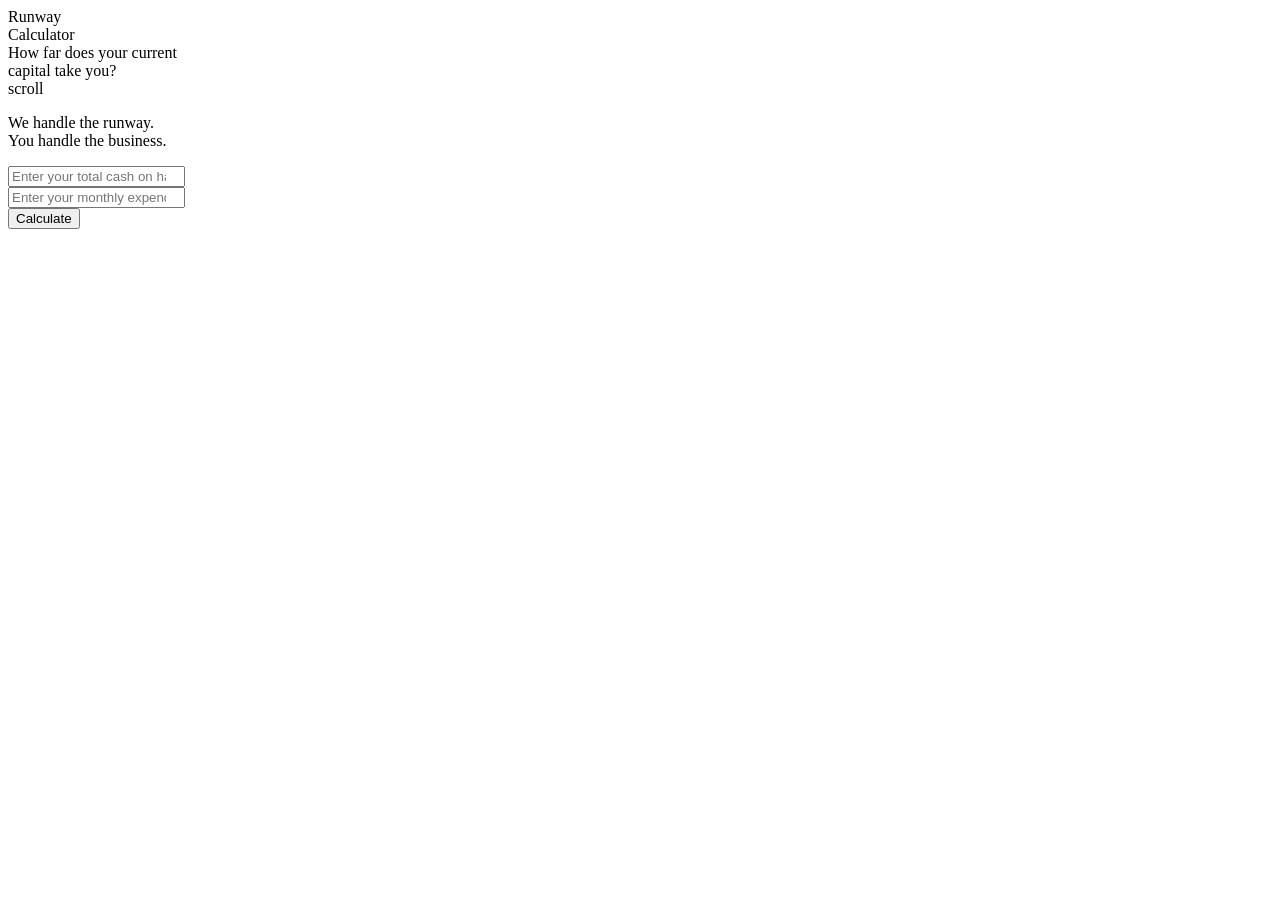
==== index.html @ 576c74f6 "Add HTML & CSS code fr frontpage" ====
<!DOCTYPE html>
<html lang="en">
<head>
  <meta charset="UTF-8" />
  <meta name="viewport" content="width=device-width, initial-scale=1.0" />
  <title>Runway Calculator</title>
  <link href="https://fonts.googleapis.com/css2?family=Cormorant+Garamond:ital,wght@0,300;0,400;1,300;1,400&family=TeX+Gyre+Pagella&display=swap" rel="stylesheet" />
  
</head>
<body>

  <!-- ── SCREEN 1 : Hero ── -->
  <section class="screen screen-hero">
    <div class="aura-1"></div>
    <div class="aura-2"></div>
    <div class="aura-center"></div>

    <div class="hero-content">
      <div class="hero-title">Runway</div>
      <div class="hero-subtitle">Calculator</div>
      <div class="hero-tagline">
        How far does your current<br>capital take you?
      </div>
    </div>

    <div class="scroll-hint">
      <span>scroll</span>
      <div class="scroll-line"></div>
    </div>
  </section>

  <!-- ── SCREEN 2 : Calculator ── -->
  <section class="screen screen-calc">
    <div class="aura-c1"></div>
    <div class="aura-c2"></div>

    <div class="calc-header">
      <p>We handle the runway.<br>You handle the business.</p>
    </div>

    <div class="input-group">
      <input
        type="number"
        id="cash"
        placeholder="Enter your total cash on hand"
        min="0"
      />
    </div>

    <div class="input-group">
      <input
        type="number"
        id="burn"
        placeholder="Enter your monthly expenditure"
        min="0"
      />
    </div>

    <button class="calc-btn">Calculate</button>

  </section>

</body>
</html>
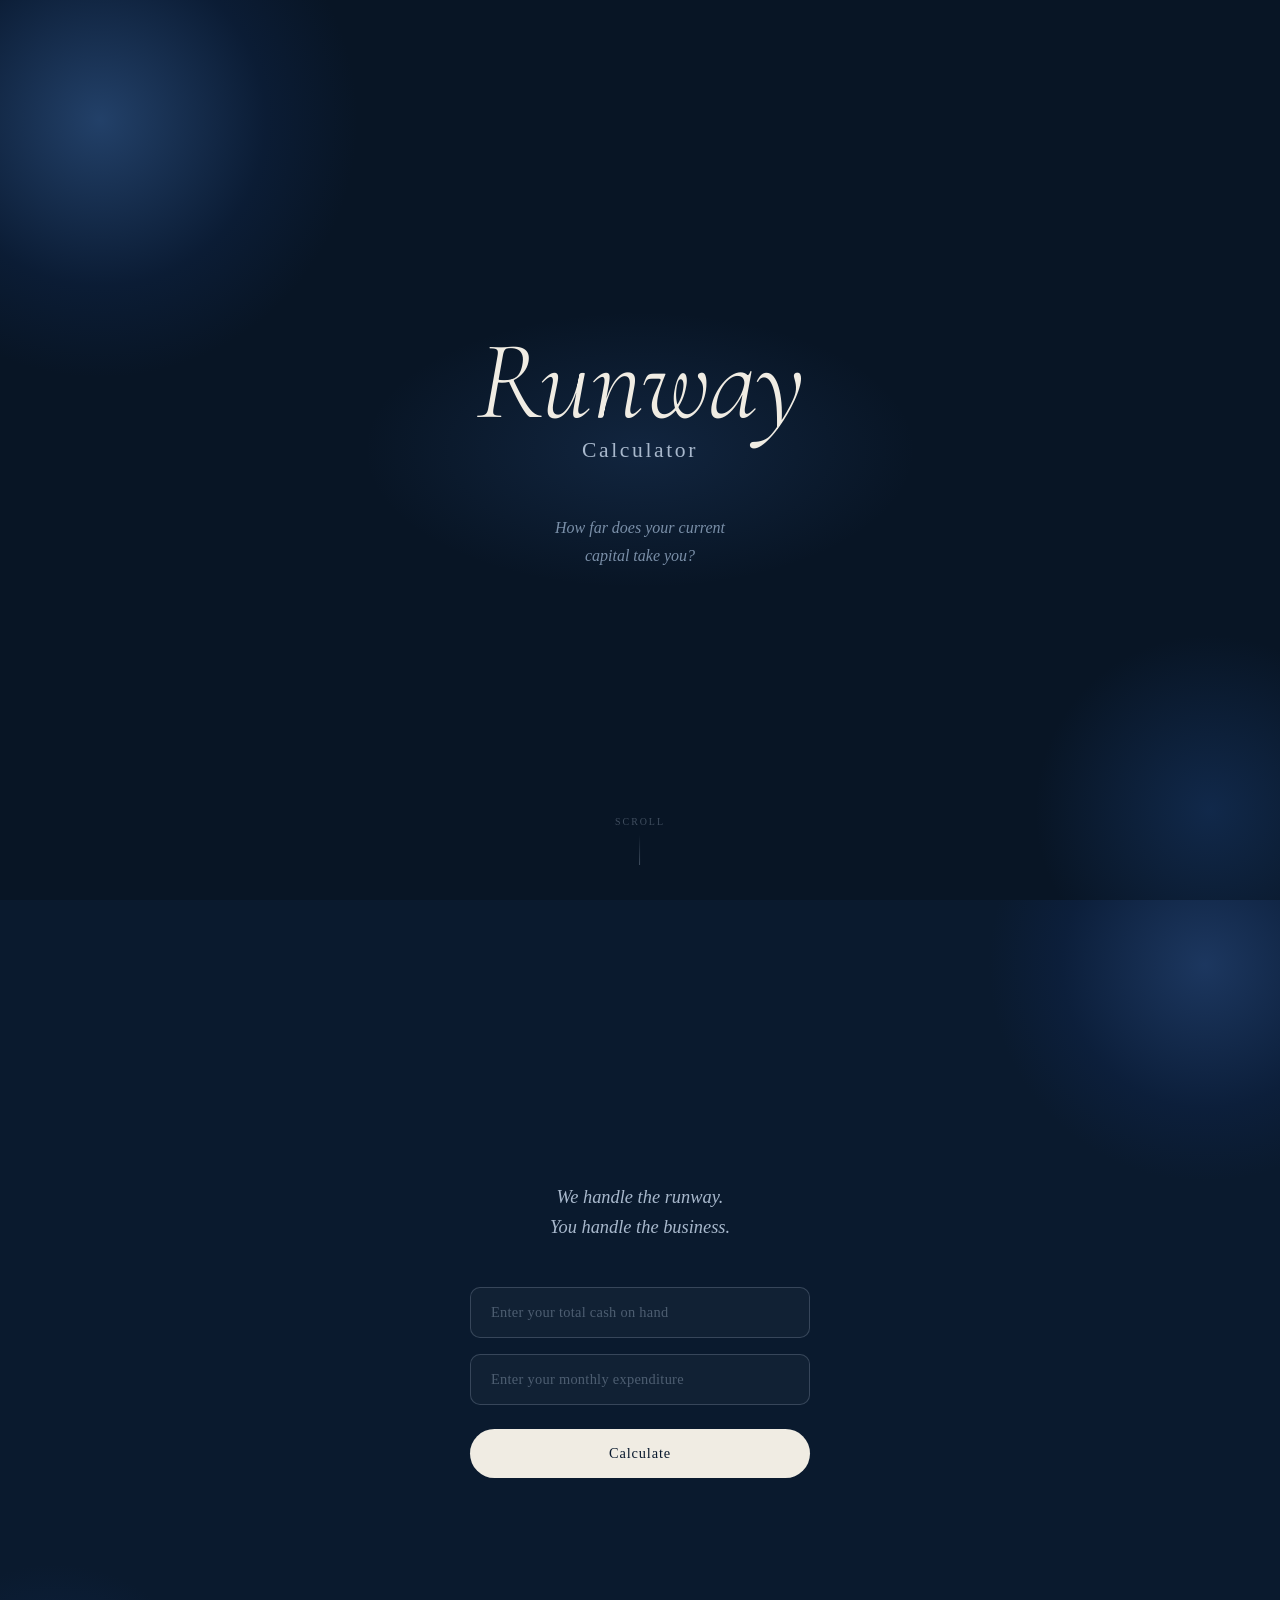
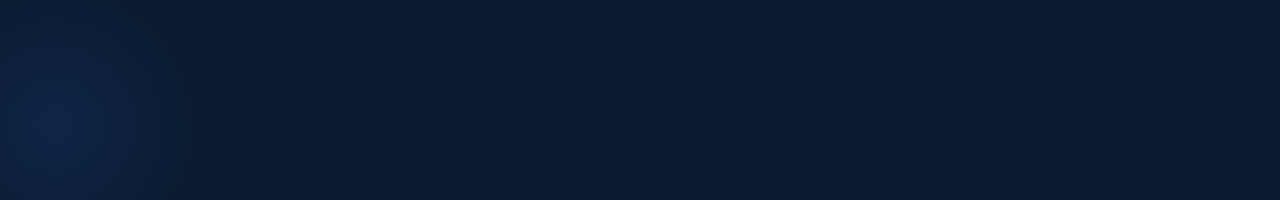
==== commit 17b9c72d: "Link pages to one another" ====
--- a/index.html
+++ b/index.html
@@ -5,6 +5,8 @@
   <meta name="viewport" content="width=device-width, initial-scale=1.0" />
   <title>Runway Calculator</title>
   <link href="https://fonts.googleapis.com/css2?family=Cormorant+Garamond:ital,wght@0,300;0,400;1,300;1,400&family=TeX+Gyre+Pagella&display=swap" rel="stylesheet" />
+    <link href="style.css" rel="stylesheet" />
+
   
 </head>
 <body>
@@ -56,9 +58,56 @@
       />
     </div>
 
-    <button class="calc-btn">Calculate</button>
+    <button class="calc-btn" onclick="calculate()">Calculate</button>
+    <div class="hero-tagline" id="error-msg"></div>
+
 
   </section>
+ <script>
+    function calculate() {
+      const cashEl  = document.getElementById('cash');
+      const burnEl  = document.getElementById('burn');
+      const errorEl = document.getElementById('error-msg');
 
+      const cash = parseFloat(cashEl.value);
+      const burn = parseFloat(burnEl.value);
+
+      errorEl.textContent = '';
+
+      // validation
+      if (!cashEl.value || !burnEl.value) {
+        errorEl.textContent = 'Please fill in both fields.';
+        return;
+      }
+      if (isNaN(cash) || cash < 0) {
+        errorEl.textContent = 'Cash on hand must be a positive number.';
+        return;
+      }
+      if (isNaN(burn) || burn <= 0) {
+        errorEl.textContent = 'Monthly expenditure must be greater than zero.';
+        return;
+      }
+
+      // core formula: Runway (Months) = Total Cash / Monthly Burn
+      const months = Math.floor(cash / burn);
+
+      // build query string so result pages can read the numbers
+      const params = `?months=${months}&cash=${cash}&burn=${burn}`;
+
+      // route to the correct result page based on thresholds
+      if (months >= 6) {
+        window.location.href = 'results/safe.html' + params;
+      } else if (months >= 3) {
+        window.location.href = 'results/borderline.html' + params;
+      } else {
+        window.location.href = 'results/danger.html' + params;
+      }
+    }
+
+    // Enter key triggers calculation
+    document.addEventListener('keydown', e => {
+      if (e.key === 'Enter') calculate();
+    });
+  </script>
 </body>
 </html>
--- a/style.css
+++ b/style.css
@@ -0,0 +1,236 @@
+* { margin: 0; padding: 0; box-sizing: border-box; }
+
+    html {
+      scroll-snap-type: y mandatory;
+      overflow-y: scroll;
+      height: 100%;
+    }
+
+    body {
+      background: #081525;
+      color: #e8e4dc;
+      height: 100%;
+    }
+
+    /* ── shared ── */
+    .screen {
+      min-height: 100vh;
+      scroll-snap-align: start;
+      display: flex;
+      flex-direction: column;
+      align-items: center;
+      justify-content: center;
+      padding: 2.5rem 2rem;
+      position: relative;
+      overflow: hidden;
+    }
+
+    /* ══════════════════════════════
+       SCREEN 1 — Hero
+    ══════════════════════════════ */
+
+    .screen-hero { background: #081525; }
+
+    /* large radial aura — top-left bleed */
+    .aura-1 {
+      position: absolute;
+      width: 520px;
+      height: 520px;
+      border-radius: 50%;
+      background: radial-gradient(circle, rgba(56, 100, 160, 0.55) 0%, rgba(20, 50, 100, 0.25) 45%, transparent 70%);
+      top: -140px;
+      left: -160px;
+      pointer-events: none;
+    }
+
+    /* smaller accent aura — bottom-right */
+    .aura-2 {
+      position: absolute;
+      width: 380px;
+      height: 380px;
+      border-radius: 50%;
+      background: radial-gradient(circle, rgba(30, 70, 130, 0.4) 0%, transparent 65%);
+      bottom: -100px;
+      right: -120px;
+      pointer-events: none;
+    }
+
+    /* faint centre glow behind the title */
+    .aura-center {
+      position: absolute;
+      width: 600px;
+      height: 300px;
+      border-radius: 50%;
+      background: radial-gradient(ellipse, rgba(60, 110, 180, 0.18) 0%, transparent 65%);
+      top: 50%;
+      left: 50%;
+      transform: translate(-50%, -50%);
+      pointer-events: none;
+    }
+
+    .hero-content {
+      text-align: center;
+      position: relative;
+      z-index: 1;
+    }
+
+    /* TAN Pearl substitute — Cormorant Garamond italic, high contrast */
+    .hero-title {
+      font-family: 'Cormorant Garamond', serif;
+      font-style: italic;
+      font-weight: 300;
+      font-size: clamp(4.5rem, 18vw, 7rem);
+      line-height: 0.92;
+      letter-spacing: -0.01em;
+      color: #f0ece3;
+      margin-bottom: 0.3rem;
+    }
+
+    /* Tex Gyre substitute — TeX Gyre Pagella */
+    .hero-subtitle {
+      font-family: 'TeX Gyre Pagella', 'Palatino Linotype', Palatino, serif;
+      font-weight: 400;
+      font-size: clamp(1rem, 4vw, 1.35rem);
+      letter-spacing: 0.12em;
+      color: #a8b8cc;
+      margin-bottom: 3.2rem;
+    }
+
+    .hero-tagline {
+      font-family: 'TeX Gyre Pagella', 'Palatino Linotype', Palatino, serif;
+      font-size: clamp(0.85rem, 3vw, 1rem);
+      font-weight: 400;
+      color: #7a8fa8;
+      line-height: 1.75;
+      font-style: italic;
+    }
+    .hero-tagline#error-msg{margin:20px;}
+
+    /* scroll hint */
+    .scroll-hint {
+      position: absolute;
+      bottom: 2.2rem;
+      left: 50%;
+      transform: translateX(-50%);
+      display: flex;
+      flex-direction: column;
+      align-items: center;
+      gap: 8px;
+      animation: nudge 2.4s ease-in-out infinite;
+    }
+
+    .scroll-hint span {
+      font-family: 'TeX Gyre Pagella', serif;
+      font-size: 0.62rem;
+      letter-spacing: 0.2em;
+      text-transform: uppercase;
+      color: rgba(168, 184, 204, 0.35);
+    }
+
+    .scroll-line {
+      width: 1px;
+      height: 30px;
+      background: linear-gradient(to bottom, transparent, rgba(168,184,204,0.35));
+    }
+
+    @keyframes nudge {
+      0%, 100% { transform: translateX(-50%) translateY(0);   opacity: 0.7; }
+      50%       { transform: translateX(-50%) translateY(7px); opacity: 1;   }
+    }
+
+    /* ══════════════════════════════
+       SCREEN 2 — Calculator
+    ══════════════════════════════ */
+
+    .screen-calc { background: #0a1a2e; }
+
+    /* aura top-right */
+    .aura-c1 {
+      position: absolute;
+      width: 450px;
+      height: 450px;
+      border-radius: 50%;
+      background: radial-gradient(circle, rgba(50, 90, 155, 0.45) 0%, rgba(20, 50, 110, 0.2) 45%, transparent 68%);
+      top: -160px;
+      right: -150px;
+      pointer-events: none;
+    }
+
+    /* aura bottom-left */
+    .aura-c2 {
+      position: absolute;
+      width: 350px;
+      height: 350px;
+      border-radius: 50%;
+      background: radial-gradient(circle, rgba(25, 60, 120, 0.35) 0%, transparent 65%);
+      bottom: -100px;
+      left: -120px;
+      pointer-events: none;
+    }
+
+    .calc-header {
+      text-align: center;
+      margin-bottom: 2.8rem;
+      position: relative;
+      z-index: 1;
+    }
+
+    .calc-header p {
+      font-family: 'TeX Gyre Pagella', 'Palatino Linotype', Palatino, serif;
+      font-size: clamp(1rem, 3.5vw, 1.15rem);
+      font-style: italic;
+      color: #a8b8cc;
+      line-height: 1.65;
+    }
+
+    /* inputs */
+    .input-group {
+      width: 100%;
+      max-width: 340px;
+      margin-bottom: 1rem;
+      position: relative;
+      z-index: 1;
+    }
+
+    .input-group input {
+      width: 100%;
+      background: rgba(255,255,255,0.03);
+      border: 1px solid rgba(168, 184, 204, 0.25);
+      border-radius: 10px;
+      padding: 1rem 1.25rem;
+      font-family: 'TeX Gyre Pagella', Palatino, serif;
+      font-size: 0.9rem;
+      color: #e8e4dc;
+      letter-spacing: 0.02em;
+      outline: none;
+      transition: border-color 0.25s, background 0.25s;
+      
+    }
+
+    .input-group input::placeholder { color: rgba(168, 184, 204, 0.4); }
+    .input-group input:focus {
+      border-color: rgba(168, 184, 204, 0.6);
+      background: rgba(255,255,255,0.05);
+    }
+
+    /* button */
+    .calc-btn {
+      width: 100%;
+      max-width: 340px;
+      margin-top: 0.5rem;
+      padding: 1rem;
+      background: #f0ece3;
+      border: none;
+      border-radius: 50px;
+      font-family: 'TeX Gyre Pagella', Palatino, serif;
+      font-size: 0.9rem;
+      letter-spacing: 0.06em;
+      color: #0a1a2e;
+      cursor: pointer;
+      position: relative;
+      z-index: 1;
+      transition: background 0.2s, transform 0.12s;
+    }
+
+    .calc-btn:hover  { background: #ffffff; }
+    .calc-btn:active { transform: scale(0.97); }
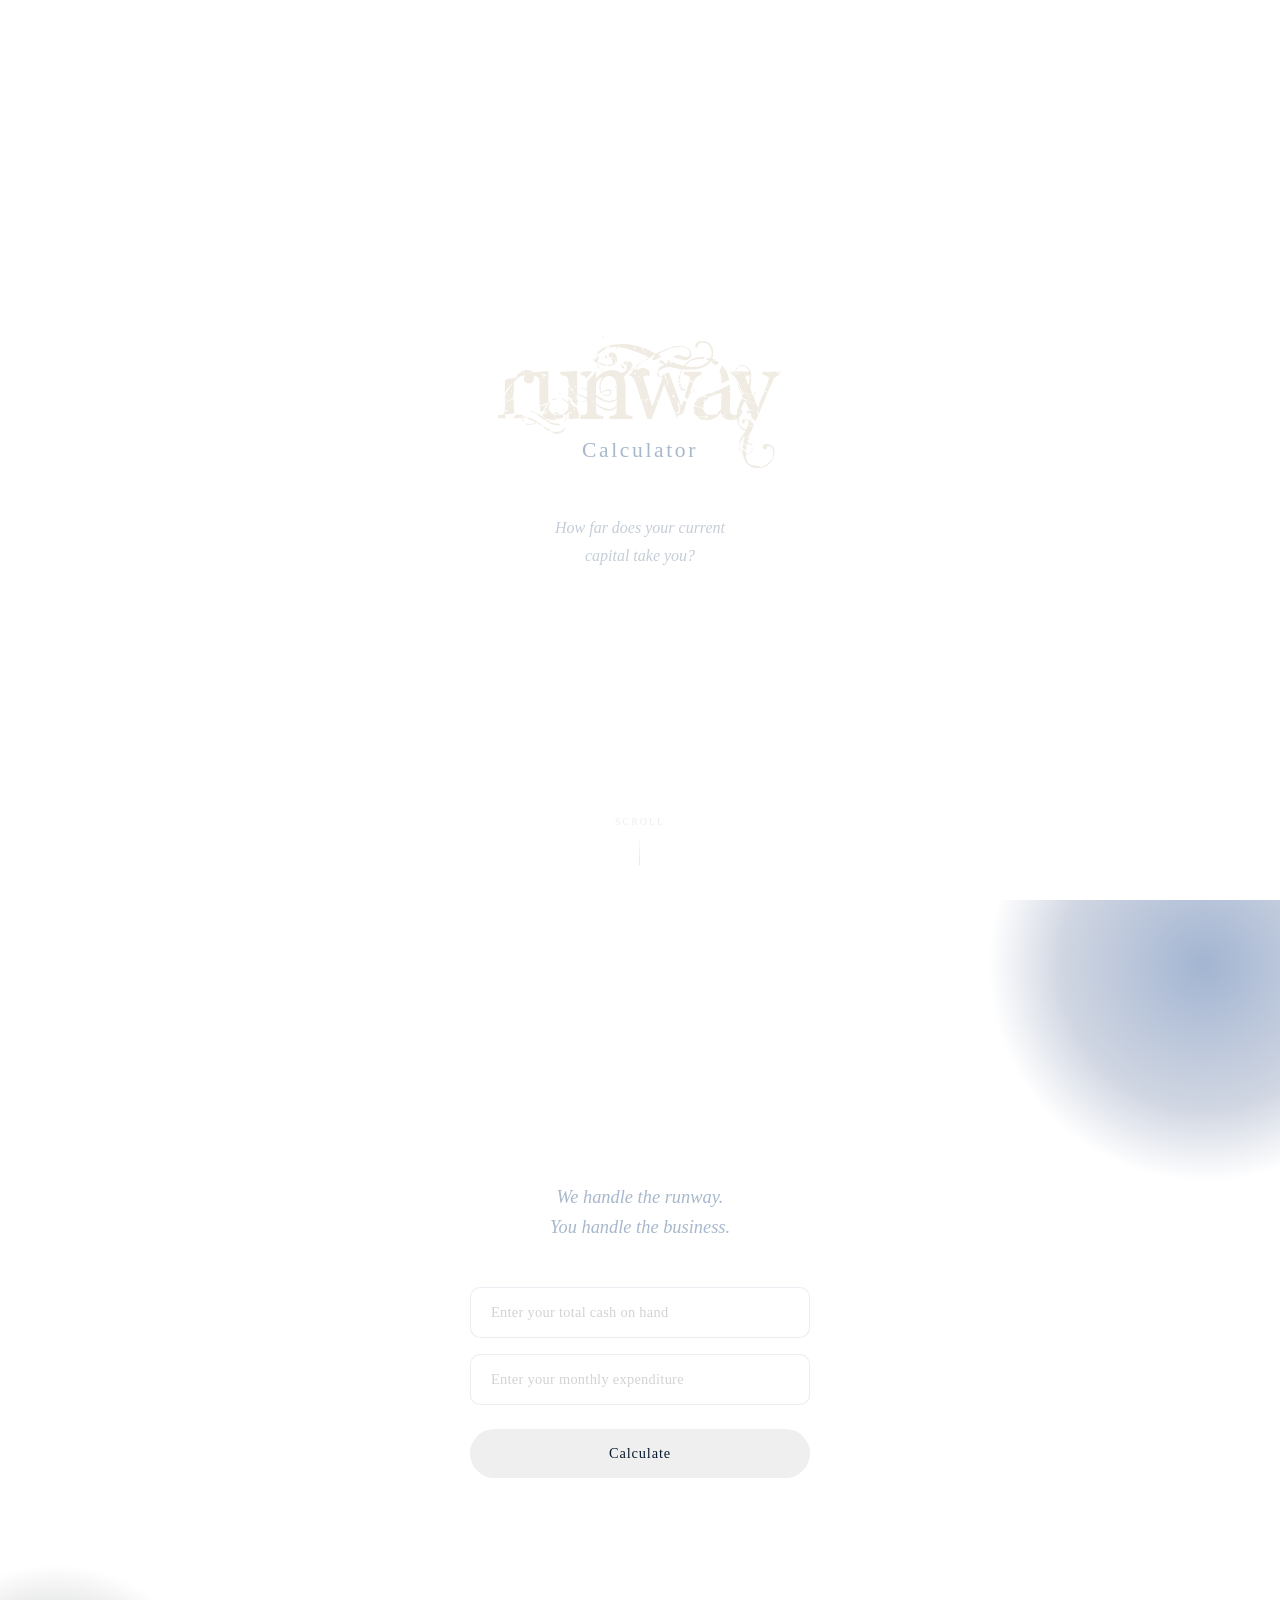
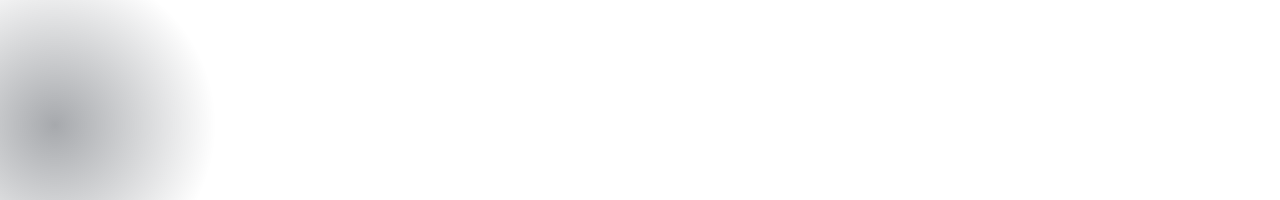
==== commit 12faf33a: "Alter UI, Background and Fonts" ====
--- a/index.html
+++ b/index.html
@@ -10,13 +10,13 @@
   
 </head>
 <body>
+<video autoplay muted loop id="bg-video">
+    <source src="video.mp4" type="video/mp4">
+  </video>
 
   <!-- ── SCREEN 1 : Hero ── -->
   <section class="screen screen-hero">
-    <div class="aura-1"></div>
-    <div class="aura-2"></div>
-    <div class="aura-center"></div>
-
+   
     <div class="hero-content">
       <div class="hero-title">Runway</div>
       <div class="hero-subtitle">Calculator</div>
--- a/style.css
+++ b/style.css
@@ -5,12 +5,36 @@
       overflow-y: scroll;
       height: 100%;
     }
+@font-face {
+  font-family: 'The-Darling';
+  src: url('font/AngelicWar.otf') format('opentype');}
+  @font-face {
+  font-family: 'font2';
+  src: url('font/The-Darling.otf') format('opentype');
+}
 
     body {
-      background: #081525;
-      color: #e8e4dc;
+      background: transparent;
+      color: transparent;
       height: 100%;
     }
+    #bg-video {
+  position: fixed;
+  top: 0;
+  left: 0;
+  width: 100%;
+  height: 100%;
+  object-fit: cover;
+  z-index: -1;
+}
+
+.content {
+  position: relative;
+  z-index: 1;
+  color: white;
+  text-align: center;
+  margin-top: 40vh;
+}
 
     /* ── shared ── */
     .screen {
@@ -29,7 +53,7 @@
        SCREEN 1 — Hero
     ══════════════════════════════ */
 
-    .screen-hero { background: #081525; }
+    .screen-hero { background: transparent; }
 
     /* large radial aura — top-left bleed */
     .aura-1 {
@@ -76,8 +100,7 @@
 
     /* TAN Pearl substitute — Cormorant Garamond italic, high contrast */
     .hero-title {
-      font-family: 'Cormorant Garamond', serif;
-      font-style: italic;
+      font-family: 'The-Darling';
       font-weight: 300;
       font-size: clamp(4.5rem, 18vw, 7rem);
       line-height: 0.92;
@@ -100,7 +123,7 @@
       font-family: 'TeX Gyre Pagella', 'Palatino Linotype', Palatino, serif;
       font-size: clamp(0.85rem, 3vw, 1rem);
       font-weight: 400;
-      color: #7a8fa8;
+      color: #c5cdd8;
       line-height: 1.75;
       font-style: italic;
     }
@@ -124,7 +147,7 @@
       font-size: 0.62rem;
       letter-spacing: 0.2em;
       text-transform: uppercase;
-      color: rgba(168, 184, 204, 0.35);
+      color: rgba(197, 202, 209, 0.35);
     }
 
     .scroll-line {
@@ -142,7 +165,7 @@
        SCREEN 2 — Calculator
     ══════════════════════════════ */
 
-    .screen-calc { background: #0a1a2e; }
+    .screen-calc { background: transparent; }
 
     /* aura top-right */
     .aura-c1 {
@@ -162,7 +185,7 @@
       width: 350px;
       height: 350px;
       border-radius: 50%;
-      background: radial-gradient(circle, rgba(25, 60, 120, 0.35) 0%, transparent 65%);
+      background: radial-gradient(circle, rgba(1, 8, 19, 0.35) 0%, transparent 65%);
       bottom: -100px;
       left: -120px;
       pointer-events: none;
@@ -176,7 +199,7 @@
     }
 
     .calc-header p {
-      font-family: 'TeX Gyre Pagella', 'Palatino Linotype', Palatino, serif;
+      font-family: 'Modern World', 'Palatino Linotype', Palatino, serif;
       font-size: clamp(1rem, 3.5vw, 1.15rem);
       font-style: italic;
       color: #a8b8cc;
@@ -207,10 +230,10 @@
       
     }
 
-    .input-group input::placeholder { color: rgba(168, 184, 204, 0.4); }
+    .input-group input::placeholder { color: rgb(211, 211, 211); }
     .input-group input:focus {
       border-color: rgba(168, 184, 204, 0.6);
-      background: rgba(255,255,255,0.05);
+      background: rgba(117, 113, 113, 0.05);
     }
 
     /* button */
@@ -219,10 +242,10 @@
       max-width: 340px;
       margin-top: 0.5rem;
       padding: 1rem;
-      background: #f0ece3;
+      background: light;
       border: none;
       border-radius: 50px;
-      font-family: 'TeX Gyre Pagella', Palatino, serif;
+      font-family: '', Palatino, serif;
       font-size: 0.9rem;
       letter-spacing: 0.06em;
       color: #0a1a2e;
